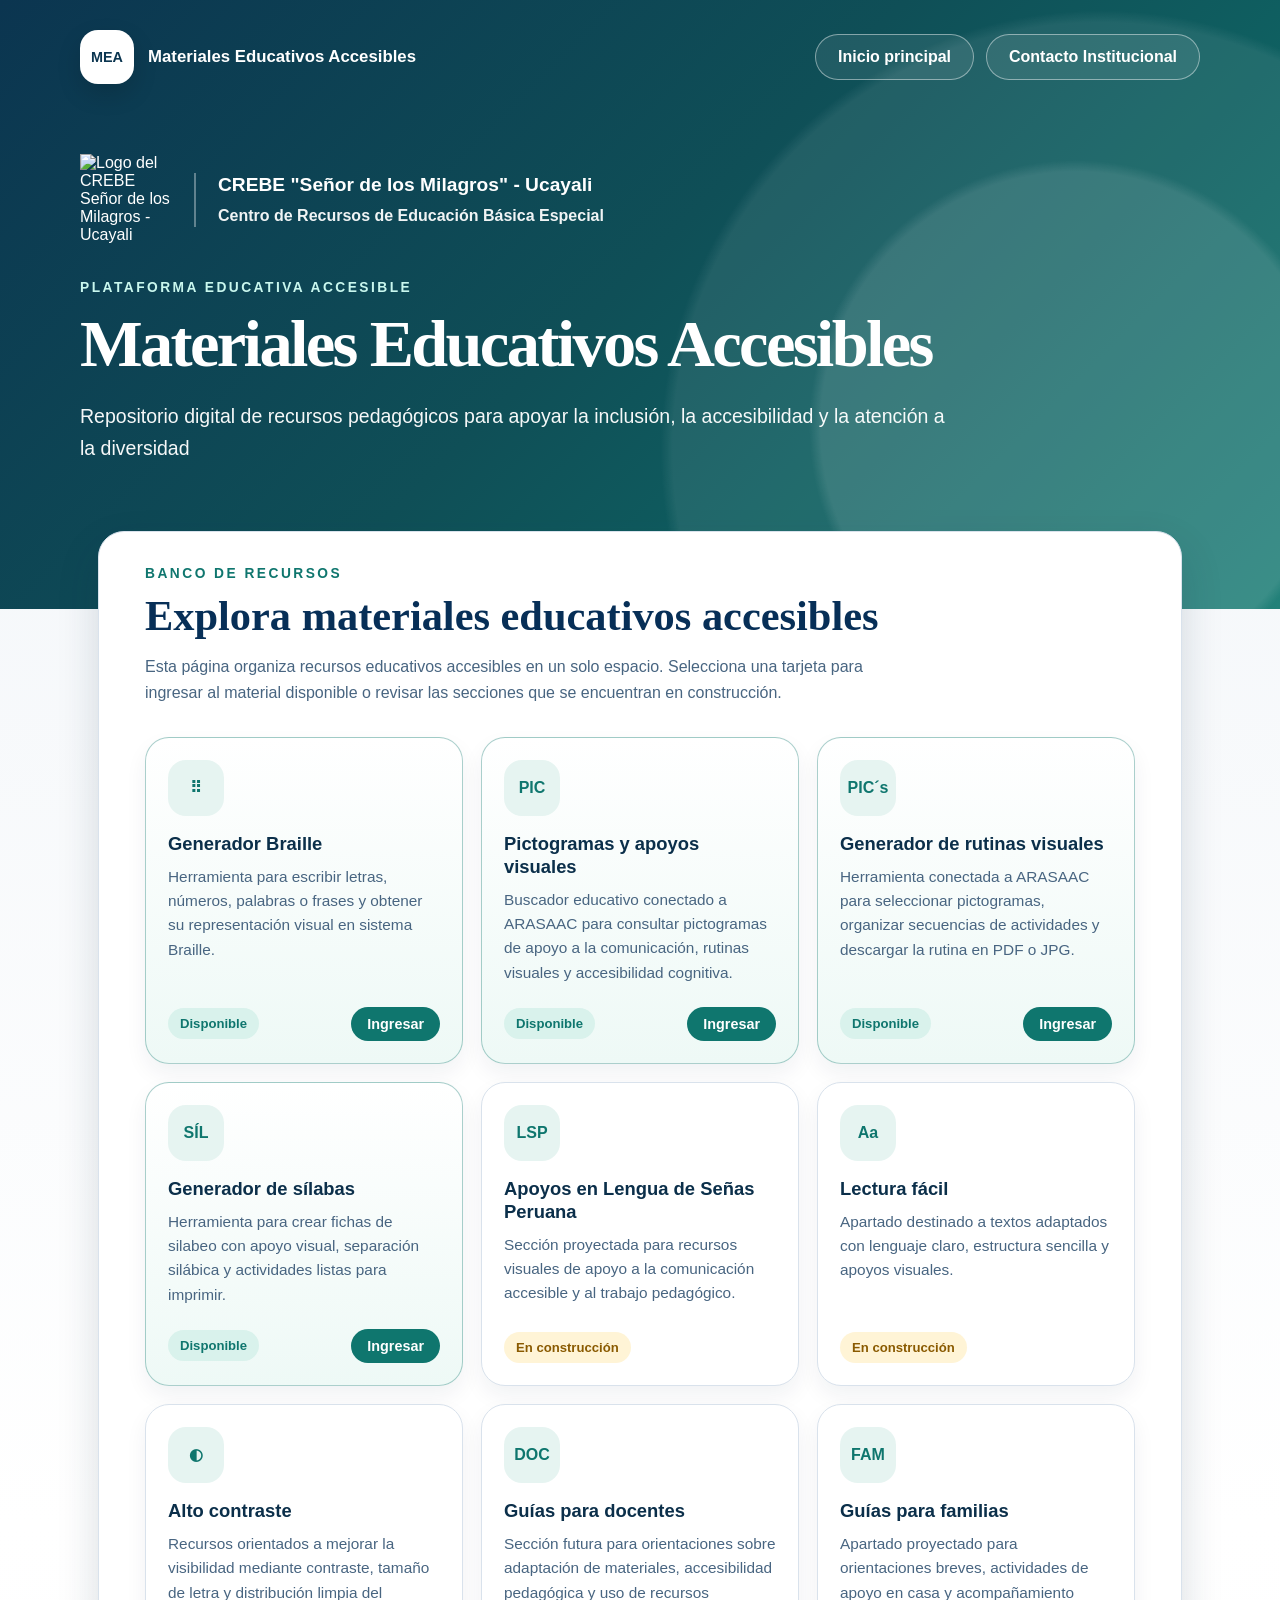
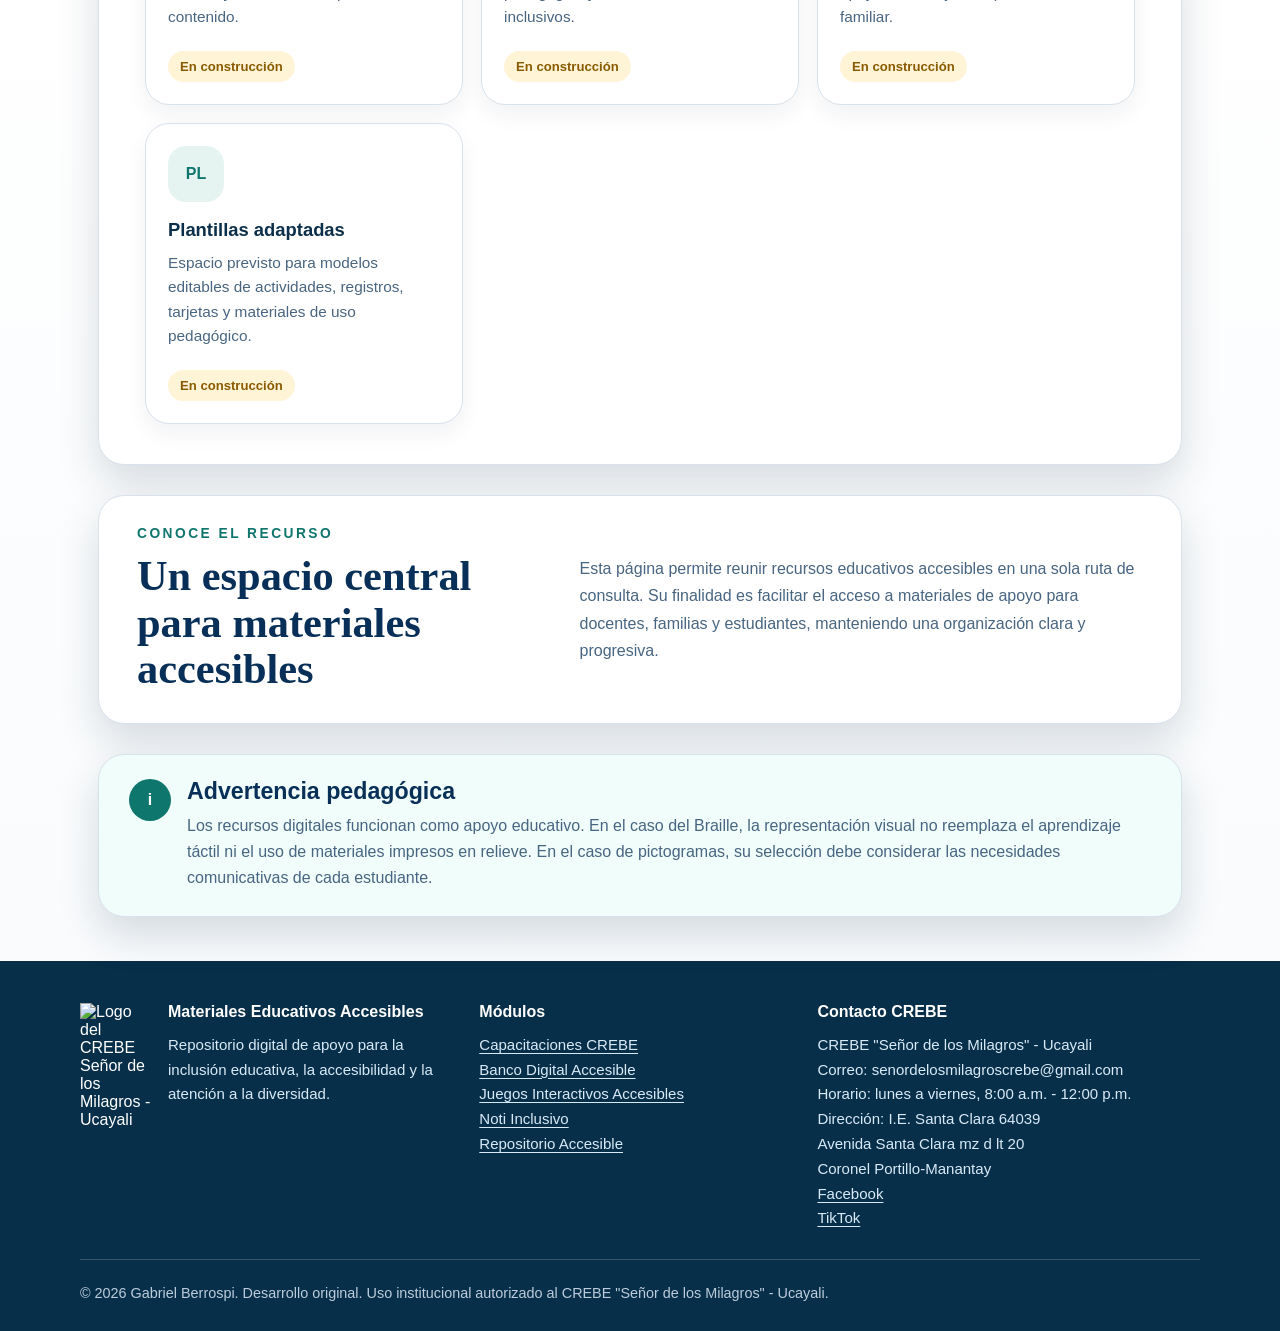
==== index.html @ b73b57f6 "Add background pattern and navigation styles Added styles for background pattern and header navigati" ====
<!doctype html>
<html lang="es">
<head>
  <meta charset="utf-8">
  <meta name="viewport" content="width=device-width, initial-scale=1">
  <meta name="description" content="Materiales Educativos Accesibles: repositorio digital de recursos pedagógicos para la inclusión, la accesibilidad y la atención a la diversidad.">
  <title>Materiales Educativos Accesibles</title>
  <link rel="stylesheet" href="estilos.css?v=11">
  <style>
  .patron-portada {
    position: absolute;
    inset: 0;
    z-index: 0;
    overflow: hidden;
    pointer-events: none;

    background-image: url("patron-shipibo.png");
    background-repeat: repeat;
    background-size: 560px auto;
    background-position: center top;

    opacity: .30;
    filter: saturate(1.15) contrast(1.08);
}    
    .cabecera .navegacion,
.cabecera .portada {
  position: relative;
  z-index: 1;
}
  </style>

</head>
<body>
  <a class="salto-contenido" href="#contenido-principal">Ir al contenido</a>

  <header class="cabecera">
    <div class="patron-portada" aria-hidden="true"></div>

    <nav class="navegacion" aria-label="Navegación principal">
      <a class="marca" href="index.html" aria-label="Volver al inicio de Materiales Educativos Accesibles">
        <span class="marca-icono" aria-hidden="true">MEA</span>
        <span>Materiales Educativos Accesibles</span>
      </a>
      <div class="enlaces-cabecera">
        <a class="enlace-cabecera" href="https://crebeucayali.weebly.com/">Inicio principal</a>
        <a class="enlace-cabecera" href="https://gabriel-lsp.github.io/accesos-complementarios/contacto.html">Contacto Institucional</a>
      </div>
    </nav>

    <div class="portada">
      <div class="bloque-institucional" aria-label="Identidad institucional">
        <img class="logo-crebe" src="https://gabriel-lsp.github.io/banco-digital-accesible/logo-crebe.png" alt="Logo del CREBE Señor de los Milagros - Ucayali">
        <div class="texto-institucional">
          <p class="nombre-institucional">CREBE "Señor de los Milagros" - Ucayali</p>
          <p class="detalle-institucional">Centro de Recursos de Educación Básica Especial</p>
        </div>
      </div>
      <p class="etiqueta">Plataforma educativa accesible</p>
      <h1><a class="titulo-portada-enlace" href="index.html">Materiales Educativos Accesibles</a></h1>
      <p class="subtitulo">Repositorio digital de recursos pedagógicos para apoyar la inclusión, la accesibilidad y la atención a la diversidad</p>
    </div>
  </header>

  <main id="contenido-principal">
    <section class="panel-busqueda" aria-labelledby="titulo-catalogo">
      <div class="panel-encabezado">
        <div>
          <p class="sobretitulo">Banco de recursos</p>
          <h2 id="titulo-catalogo">Explora materiales educativos accesibles</h2>
          <p class="texto-panel-materiales">Esta página organiza recursos educativos accesibles en un solo espacio. Selecciona una tarjeta para ingresar al material disponible o revisar las secciones que se encuentran en construcción.</p>
        </div>
      </div>

      <div class="grid-materiales">
        <article class="tarjeta-material disponible"><div>
          <div class="material-icono" aria-hidden="true">⠿</div>
          <h3>Generador Braille</h3>
          <p>Herramienta para escribir letras, números, palabras o frases y obtener su representación visual en sistema Braille.</p>
        </div>
          <div class="tarjeta-pie">
            <span class="estado-material disponible">Disponible</span>
            <a class="enlace-material" href="generador/generador.html">Ingresar</a>
          </div>
        </article>
        <article class="tarjeta-material disponible"><div>
          <div class="material-icono" aria-hidden="true">PIC</div>
          <h3>Pictogramas y apoyos visuales</h3>
          <p>Buscador educativo conectado a ARASAAC para consultar pictogramas de apoyo a la comunicación, rutinas visuales y accesibilidad cognitiva.</p>
        </div>
          <div class="tarjeta-pie">
            <span class="estado-material disponible">Disponible</span>
            <a class="enlace-material" href="pictogramas/pictogramas.html">Ingresar</a>
          </div>
        </article>
        <article class="tarjeta-material disponible"><div>
          <div class="material-icono" aria-hidden="true">PIC´s</div>
          <h3>Generador de rutinas visuales</h3>
          <p>Herramienta conectada a ARASAAC para seleccionar pictogramas, organizar secuencias de actividades y descargar la rutina en PDF o JPG.</p>
        </div>
          <div class="tarjeta-pie">
            <span class="estado-material disponible">Disponible</span>
            <a class="enlace-material" href="rutinas/rutinas.html">Ingresar</a>
          </div>
        </article>
        <article class="tarjeta-material disponible">
          <div>
          <div class="material-icono" aria-hidden="true">SÍL</div>
            <h3>Generador de sílabas</h3>
            <p>Herramienta para crear fichas de silabeo con apoyo visual, separación silábica y actividades listas para imprimir.</p>
          </div>
          <div class="tarjeta-pie">
            <span class="estado-material disponible">Disponible</span>
            <a class="enlace-material" href="conciencia-fonologica/conciencia-fonologica.html">Ingresar</a>
          </div>
        </article>
        <article class="tarjeta-material">
          <div>
            <div class="material-icono" aria-hidden="true">LSP</div>
            <h3>Apoyos en Lengua de Señas Peruana</h3><p>Sección proyectada para recursos visuales de apoyo a la comunicación accesible y al trabajo pedagógico.</p>
          </div>
          <div class="tarjeta-pie">
            <span class="estado-material construccion">En construcción</span>
          </div>
        </article>
        <article class="tarjeta-material"><div>
          <div class="material-icono" aria-hidden="true">Aa</div>
          <h3>Lectura fácil</h3>
          <p>Apartado destinado a textos adaptados con lenguaje claro, estructura sencilla y apoyos visuales.</p>
        </div><div class="tarjeta-pie">
          <span class="estado-material construccion">En construcción</span>
        </div>
        </article>
        <article class="tarjeta-material"><div>
          <div class="material-icono" aria-hidden="true">◐</div>
          <h3>Alto contraste</h3>
          <p>Recursos orientados a mejorar la visibilidad mediante contraste, tamaño de letra y distribución limpia del contenido.</p>
        </div>
          <div class="tarjeta-pie">
            <span class="estado-material construccion">En construcción</span>
          </div>
        </article>
        <article class="tarjeta-material"><div>
          <div class="material-icono" aria-hidden="true">DOC</div>
          <h3>Guías para docentes</h3>
          <p>Sección futura para orientaciones sobre adaptación de materiales, accesibilidad pedagógica y uso de recursos inclusivos.</p>
        </div>
          <div class="tarjeta-pie">
            <span class="estado-material construccion">En construcción</span>
          </div>
        </article>
        <article class="tarjeta-material"><div>
          <div class="material-icono" aria-hidden="true">FAM</div>
          <h3>Guías para familias</h3>
          <p>Apartado proyectado para orientaciones breves, actividades de apoyo en casa y acompañamiento familiar.</p>
        </div>
          <div class="tarjeta-pie">
            <span class="estado-material construccion">En construcción</span>
          </div>
        </article>
        <article class="tarjeta-material">
          <div>
          <div class="material-icono" aria-hidden="true">PL</div>
            <h3>Plantillas adaptadas</h3>
            <p>Espacio previsto para modelos editables de actividades, registros, tarjetas y materiales de uso pedagógico.</p>
          </div>
          <div class="tarjeta-pie">
            <span class="estado-material construccion">En construcción</span>
          </div>
        </article>
      </div>
    </section>

    <section id="presentacion" class="seccion-presentacion" aria-labelledby="titulo-presentacion">
      <div class="panel-presentacion">
        <div><p class="sobretitulo">Conoce el recurso</p>
          <h2 id="titulo-presentacion">Un espacio central para materiales accesibles</h2>
        </div>
        <p>Esta página permite reunir recursos educativos accesibles en una sola ruta de consulta. Su finalidad es facilitar el acceso a materiales de apoyo para docentes, familias y estudiantes, manteniendo una organización clara y progresiva.</p>
      </div>
    </section>
    <section id="aviso-pedagogico" class="seccion-aviso" aria-labelledby="titulo-aviso">
      <aside class="aviso-pedagogico">
        <div class="aviso-icono" aria-hidden="true">i
        </div>
        <div>
          <h2 id="titulo-aviso">Advertencia pedagógica</h2>
          <p>Los recursos digitales funcionan como apoyo educativo. En el caso del Braille, la representación visual no reemplaza el aprendizaje táctil ni el uso de materiales impresos en relieve. En el caso de pictogramas, su selección debe considerar las necesidades comunicativas de cada estudiante.</p>
        </div>
      </aside>
    </section>
  </main>

  <footer>
    <div class="footer-contenido">
      <div class="footer-bloque footer-marca">
        <img class="footer-logo" src="https://gabriel-lsp.github.io/banco-digital-accesible/logo-crebe.png" alt="Logo del CREBE Señor de los Milagros - Ucayali">
        <div>
          <h2>Materiales Educativos Accesibles</h2>
          <p>Repositorio digital de apoyo para la inclusión educativa, la accesibilidad y la atención a la diversidad.</p>
        </div>
      </div>
      <div class="footer-bloque">
        <h2>Módulos</h2>
        <p>
          <a href="https://gabriel-lsp.github.io/capacitaciones-crebe-ucayali/">Capacitaciones CREBE</a><br>
          <a href="https://gabriel-lsp.github.io/banco-digital-accesible/">Banco Digital Accesible</a><br>
          <a href="https://gabriel-lsp.github.io/juegos-interactivos-accesibles/">Juegos Interactivos Accesibles</a><br>
          <a href="https://gabriel-lsp.github.io/noti-inclusivos/">Noti Inclusivo</a><br>
          <a href="https://gabriel-lsp.github.io/repositorio-accesible/">Repositorio Accesible</a><br>
        </p>
      </div>
      <div class="footer-bloque">
        <h2>Contacto CREBE</h2>
        <p>
          CREBE "Señor de los Milagros" - Ucayali<br>
          Correo: senordelosmilagroscrebe@gmail.com<br>
          Horario: lunes a viernes, 8:00 a.m. - 12:00 p.m.<br>
          Dirección: I.E. Santa Clara 64039<br>
          Avenida Santa Clara mz d lt 20<br>
          Coronel Portillo-Manantay<br>
          <a href="https://www.facebook.com/CREBESM" target="_blank" rel="noopener noreferrer">Facebook</a><br>
          <a href="https://www.tiktok.com/@crebe.sm.ucayali?_r=1&_t=ZS-97Qjebz1I0b" target="_blank" rel="noopener noreferrer">TikTok</a><br>
        </p>
      </div>
    </div>
    <div class="footer-final">
      <p>© 2026 Gabriel Berrospi. Desarrollo original. Uso institucional autorizado al CREBE "Señor de los Milagros" - Ucayali.</p></div>
  </footer>
</body>
</html>
---- estilos.css ----
:root{
  --azul-900:#082f49;
  --azul-800:#0b3f5c;
  --azul-700:#114e60;
  --verde-900:#064e3b;
  --verde-800:#0b4f4a;
  --verde-700:#0f766e;
  --verde-100:#e6f4f1;
  --verde-50:#f0fdfa;
  --blanco:#ffffff;
  --gris-900:#102a43;
  --gris-700:#334e68;
  --gris-600:#486581;
  --gris-500:#627d98;
  --gris-300:#d9e2ec;
  --gris-100:#f0f4f8;
  --amarillo-100:#fff4d6;
  --amarillo-700:#8a5a00;
  --sombra:0 18px 42px rgba(16,42,67,.16);
}

*{box-sizing:border-box;}
html{scroll-behavior:smooth;}
body{margin:0;font-family:Arial, Helvetica, sans-serif;background:linear-gradient(180deg,#f0f4f8 0%,#ffffff 52%,#f7fafc 100%);color:var(--gris-900);}
a{color:inherit;}
.salto-contenido{position:absolute;left:-999px;top:12px;background:var(--gris-900);color:var(--blanco);padding:10px 14px;border-radius:10px;z-index:50;}
.salto-contenido:focus{left:12px;}

.cabecera{position:relative;overflow:hidden;background:radial-gradient(circle at 84% 70%,rgba(255,255,255,.11) 0 22%,transparent 23%),radial-gradient(circle at 86% 74%,rgba(255,255,255,.08) 0 36%,transparent 37%),linear-gradient(135deg,#0b3550 0%,#0f4f57 48%,#0f766e 100%);color:var(--blanco);padding:30px 18px 145px;}
.cabecera::after{display:none;content:none;}
.navegacion{max-width:1120px;margin:0 auto;display:flex;align-items:center;justify-content:space-between;gap:20px;flex-wrap:wrap;}
.marca{display:inline-flex;align-items:center;gap:14px;color:var(--blanco);text-decoration:none;font-weight:900;font-size:1.05rem;letter-spacing:0;}
.marca-icono{width:54px;height:54px;border-radius:18px;display:inline-flex;align-items:center;justify-content:center;background:var(--blanco);color:#0b3550;font-weight:900;font-size:.9rem;box-shadow:0 10px 24px rgba(0,0,0,.14);}
.enlaces-cabecera{display:flex;align-items:center;justify-content:flex-end;flex-wrap:wrap;gap:12px;}
.enlace-cabecera{display:inline-flex;align-items:center;justify-content:center;min-height:46px;padding:10px 22px;border:1px solid rgba(255,255,255,.45);border-radius:999px;color:var(--blanco);text-decoration:none;font-size:1rem;font-weight:800;background:rgba(255,255,255,.08);}
.enlace-cabecera:hover{color:var(--blanco);background:rgba(255,255,255,.16);}
.cabecera .enlace-cabecera[href="https://crebeucayali.weebly.com/"]:not(:first-child){display:none;}
.cabecera .enlace-cabecera[href*="accesos-complementarios/contacto.html"]{font-size:0;}
.cabecera .enlace-cabecera[href*="accesos-complementarios/contacto.html"]::after{content:"Contacto Institucional";font-size:1rem;}

.portada{max-width:1120px;margin:70px auto 0;}
.bloque-institucional{display:flex;align-items:center;gap:22px;margin-bottom:34px;max-width:none;}
.logo-crebe{width:92px;max-width:92px;height:92px;max-height:92px;object-fit:contain;}
.texto-institucional{border-left:2px solid rgba(255,255,255,.35);padding-left:22px;}
.nombre-institucional{margin:0 0 8px;color:var(--blanco);font-size:1.2rem;font-weight:900;line-height:1.25;}
.detalle-institucional{margin:0;color:rgba(255,255,255,.94);font-size:1rem;font-weight:700;line-height:1.4;}
.etiqueta,.etiqueta-superior,.sobretitulo,.seccion-etiqueta{margin:0 0 14px;font-size:.86rem;font-weight:900;letter-spacing:.18em;text-transform:uppercase;}
.etiqueta,.etiqueta-superior{color:#c9f7ee;}
.sobretitulo,.seccion-etiqueta{color:var(--verde-700);}
.portada h1{max-width:900px;margin:0 0 22px;color:var(--blanco);font-family:Georgia, "Times New Roman", serif;font-size:clamp(2.5rem,5.8vw,4.15rem);line-height:1.04;letter-spacing:-.04em;}
.titulo-portada-enlace{color:inherit;text-decoration:none;}
.subtitulo{max-width:880px;margin:0;color:rgba(255,255,255,.96);font-size:1.22rem;line-height:1.65;}

main{max-width:1120px;margin:-78px auto 0;padding:0 18px 44px;position:relative;z-index:2;}
.panel-busqueda,.panel-presentacion,.aviso-pedagogico{background:var(--blanco);border:1px solid var(--gris-300);border-radius:26px;box-shadow:var(--sombra);}
.panel-busqueda{padding:34px 46px 40px;}
.panel-busqueda .panel-encabezado{display:block;margin-bottom:30px;}
.panel-encabezado{display:flex;align-items:flex-start;justify-content:space-between;gap:24px;margin-bottom:30px;}
.sobretitulo{margin:0 0 12px;color:var(--verde-700);font-size:.86rem;font-weight:900;letter-spacing:.18em;text-transform:uppercase;}
.panel-encabezado h2,.panel-presentacion h2,.aviso-pedagogico h2{margin:0;color:#072f57;font-family:Georgia, "Times New Roman", serif;font-size:clamp(1.9rem,3.6vw,2.65rem);line-height:1.1;}
.texto-panel{max-width:860px;margin:14px 0 0;color:var(--gris-600);line-height:1.65;font-size:1rem;}
.texto-panel-materiales{max-width:760px;margin:14px 0 0;color:#486581;line-height:1.65;font-size:1rem;}
.contador{display:inline-flex;align-items:center;justify-content:center;margin:4px 0 0;padding:10px 18px;border-radius:999px;background:var(--verde-100);color:var(--verde-700);font-weight:900;}
.herramientas{display:grid;grid-template-columns:1.2fr .8fr;gap:28px;margin-top:10px;}
.grupo-busqueda label,.grupo-filtros p{display:block;margin:0 0 10px;color:#072f57;font-weight:900;}
.campo-busqueda{display:flex;align-items:center;gap:12px;border:1px solid var(--gris-300);border-radius:16px;padding:0 16px;min-height:56px;background:#fbfdff;color:var(--gris-600);}
.campo-busqueda input{width:100%;border:0;outline:0;background:transparent;font-size:1rem;color:var(--gris-900);}
.ayuda{margin:8px 0 0;color:var(--gris-500);font-size:.92rem;}
.filtros{display:flex;flex-wrap:wrap;gap:10px;}
.filtro,.boton,.boton-mas{border:0;cursor:pointer;font-family:inherit;}
.filtro{padding:10px 14px;border-radius:999px;background:var(--gris-100);color:var(--gris-700);font-weight:800;}
.filtro.activo,.filtro:hover{background:var(--verde-700);color:var(--blanco);}
.catalogo{margin-top:28px;}
.lista-tarjetas{display:grid;grid-template-columns:repeat(3,1fr);gap:18px;}
.tarjeta{background:var(--blanco);border:1px solid var(--gris-300);border-radius:24px;padding:22px;box-shadow:0 10px 24px rgba(16,42,67,.08);}
.tarjeta h3{margin:0 0 8px;color:#072f57;}
.tarjeta p{margin:0;color:var(--gris-600);line-height:1.55;}
.grid-materiales{display:grid;grid-template-columns:repeat(3,1fr);gap:18px;margin-top:28px;}
.tarjeta-material{background:#ffffff;border:1px solid #d9e2ec;border-radius:24px;padding:22px;min-height:250px;display:flex;flex-direction:column;justify-content:space-between;box-shadow:0 10px 22px rgba(16,42,67,.06);}
.tarjeta-material.disponible{background:linear-gradient(180deg,#ffffff 0%,#eef9f6 100%);border-color:rgba(15,118,110,.35);}
.material-icono{width:56px;height:56px;border-radius:18px;background:#e6f4f1;color:#0f766e;display:flex;align-items:center;justify-content:center;font-weight:900;font-size:1rem;margin-bottom:16px;}
.tarjeta-material h3{margin:0 0 10px;color:#0b2f4a;font-size:1.15rem;line-height:1.25;}
.tarjeta-material p{margin:0;color:#486581;line-height:1.58;font-size:.96rem;}
.tarjeta-pie{margin-top:22px;display:flex;justify-content:space-between;align-items:center;gap:10px;flex-wrap:wrap;}
.estado-material{display:inline-block;padding:8px 12px;border-radius:999px;font-size:.82rem;font-weight:800;}
.estado-material.disponible{background:#d9f2ec;color:#0f766e;}
.estado-material.construccion{background:#fff4d6;color:#8a5a00;}
.enlace-material{display:inline-block;text-decoration:none;background:#0f766e;color:#ffffff;padding:9px 16px;border-radius:999px;font-weight:800;font-size:.9rem;}
.enlace-material:hover{background:#0b4f4a;color:#ffffff;}
.contenedor-boton-mas{display:flex;justify-content:center;margin-top:28px;}
.boton-mas,.boton-primario{display:inline-flex;align-items:center;justify-content:center;min-height:46px;padding:11px 24px;border-radius:999px;background:var(--verde-700);color:var(--blanco);font-weight:900;box-shadow:0 8px 18px rgba(0,0,0,.12);}
.boton-mas:hover,.boton-primario:hover{background:var(--verde-800);}
.estado-vacio,.mensaje-error{margin-top:28px;padding:28px;border-radius:24px;text-align:center;background:var(--blanco);border:1px solid var(--gris-300);}
.estado-vacio-simbolo{margin:0 0 8px;font-size:3rem;color:var(--verde-700);}

.seccion-presentacion,.seccion-aviso{margin-top:30px;}
.panel-presentacion{padding:30px 38px;display:grid;grid-template-columns:.85fr 1.15fr;gap:26px;align-items:center;}
.panel-presentacion p:last-child{margin:0;color:var(--gris-600);font-size:1rem;line-height:1.7;}
.aviso-pedagogico{display:flex;align-items:flex-start;gap:16px;padding:24px 30px;background:var(--verde-50);}
.aviso-icono{width:42px;height:42px;border-radius:50%;background:var(--verde-700);color:var(--blanco);display:flex;align-items:center;justify-content:center;flex:0 0 auto;font-weight:900;}
.aviso-pedagogico h2{font-size:1.45rem;font-family:Arial, Helvetica, sans-serif;}
.aviso-pedagogico p{margin:8px 0 0;color:var(--gris-600);line-height:1.65;}
.solo-lectores{position:absolute;width:1px;height:1px;padding:0;margin:-1px;overflow:hidden;clip:rect(0,0,0,0);white-space:nowrap;border:0;}
textarea,input[type="text"],input:not([type]){position:relative;z-index:50;pointer-events:auto;user-select:text;-webkit-user-select:text;cursor:text;}

footer{background:#082f49;color:var(--blanco);padding:42px 18px 26px;}
.footer-contenido{max-width:1120px;margin:0 auto;display:grid;grid-template-columns:1.2fr 1fr 1.25fr;gap:32px;}
.footer-bloque h2{margin:0 0 12px;font-size:1rem;color:var(--blanco);}
.footer-bloque p{margin:0;color:#d9eaf7;line-height:1.65;font-size:.94rem;}
.footer-bloque a{color:#d9eaf7;text-decoration:underline;text-underline-offset:3px;}
.footer-bloque a:hover{text-decoration:underline;}
.footer-bloque a[href*="accesos-complementarios/contacto.html"]{font-size:0;}
.footer-bloque a[href*="accesos-complementarios/contacto.html"]::after{content:"Contacto Institucional";font-size:.94rem;}
.footer-marca{display:flex;align-items:flex-start;gap:16px;}
.footer-logo{width:72px;max-width:72px;height:auto;object-fit:contain;display:block;flex-shrink:0;}
.footer-final{max-width:1120px;margin:28px auto 0;padding-top:22px;border-top:1px solid rgba(255,255,255,.18);}
.footer-final p{margin:0;color:#bcccdc;text-align:left;line-height:1.6;font-size:.9rem;}

@media (max-width:900px){
  .herramientas,.panel-presentacion,.footer-contenido{grid-template-columns:1fr;}
  .lista-tarjetas{grid-template-columns:repeat(2,1fr);}
  .grid-materiales{grid-template-columns:repeat(2,1fr);}
  .footer-marca{align-items:center;}
}
@media (max-width:700px){
  .cabecera{padding:26px 18px 116px;}
  .navegacion{align-items:flex-start;flex-direction:column;}
  .enlaces-cabecera{display:flex;width:100%;justify-content:flex-start;align-items:center;gap:8px;flex-wrap:wrap;}
  .enlace-cabecera{width:auto;min-width:0;min-height:38px;padding:8px 12px;font-size:.84rem;line-height:1.1;text-align:center;white-space:nowrap;border-radius:999px;}
  .cabecera .enlace-cabecera[href*="accesos-complementarios/contacto.html"]::after{font-size:.84rem;}
  .portada{margin-top:54px;}
  .bloque-institucional{align-items:center;gap:16px;margin-bottom:28px;}
  .logo-crebe{width:80px;max-width:80px;height:80px;max-height:80px;}
  .texto-institucional{padding-left:16px;}
  .nombre-institucional{font-size:1rem;}
  .detalle-institucional{font-size:.9rem;}
  main{max-width:1120px;margin-top:-78px;padding:0 14px 34px;}
  .panel-busqueda,.panel-presentacion,.aviso-pedagogico{padding:26px 20px 30px;}
  .panel-encabezado{flex-direction:column;}
  .lista-tarjetas{grid-template-columns:1fr;}
  .grid-materiales{grid-template-columns:1fr;}
  .tarjeta-pie{flex-direction:column;align-items:flex-start;}
  .enlace-material{width:100%;text-align:center;}
  .seccion-rutinas input,.seccion-rutinas textarea,.rutinas input,.rutinas textarea{pointer-events:auto;user-select:text;-webkit-user-select:text;cursor:text;position:relative;z-index:10;}
  .seccion-rutinas,.rutinas{pointer-events:auto;}
}
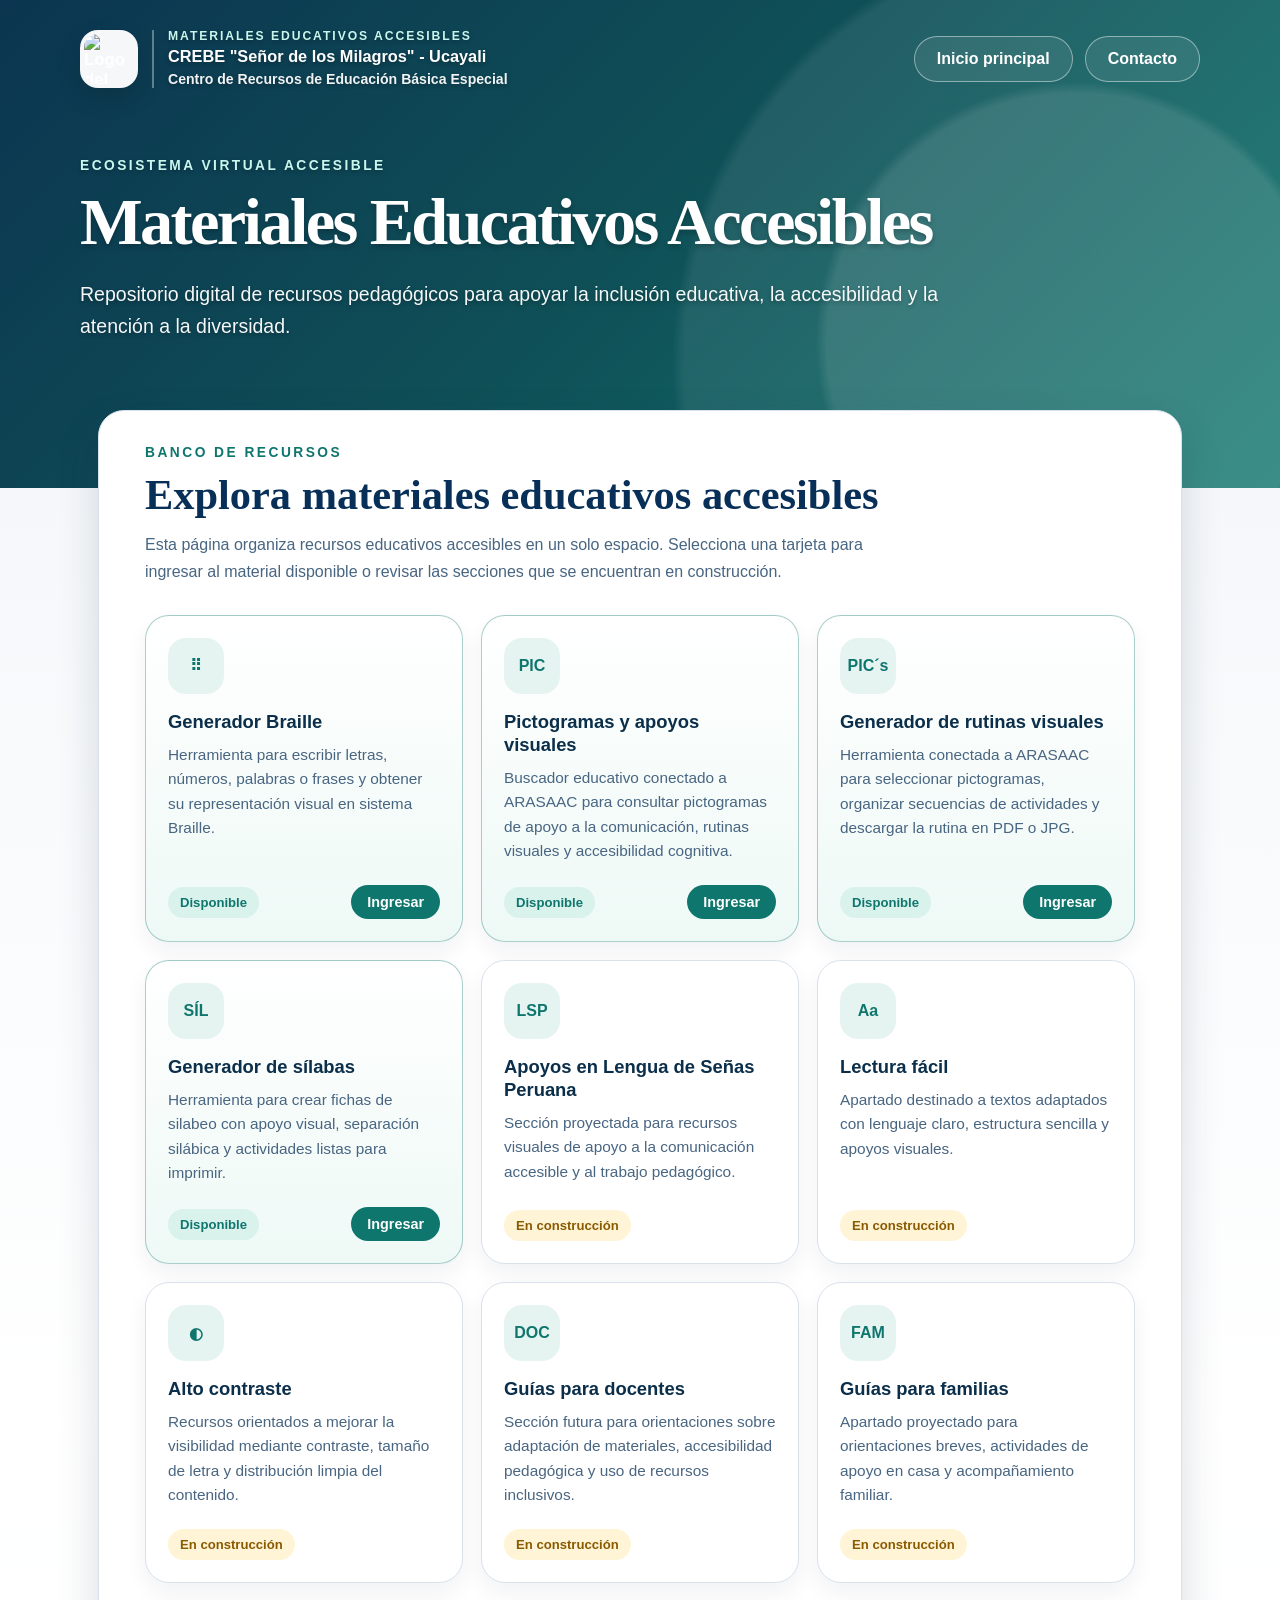
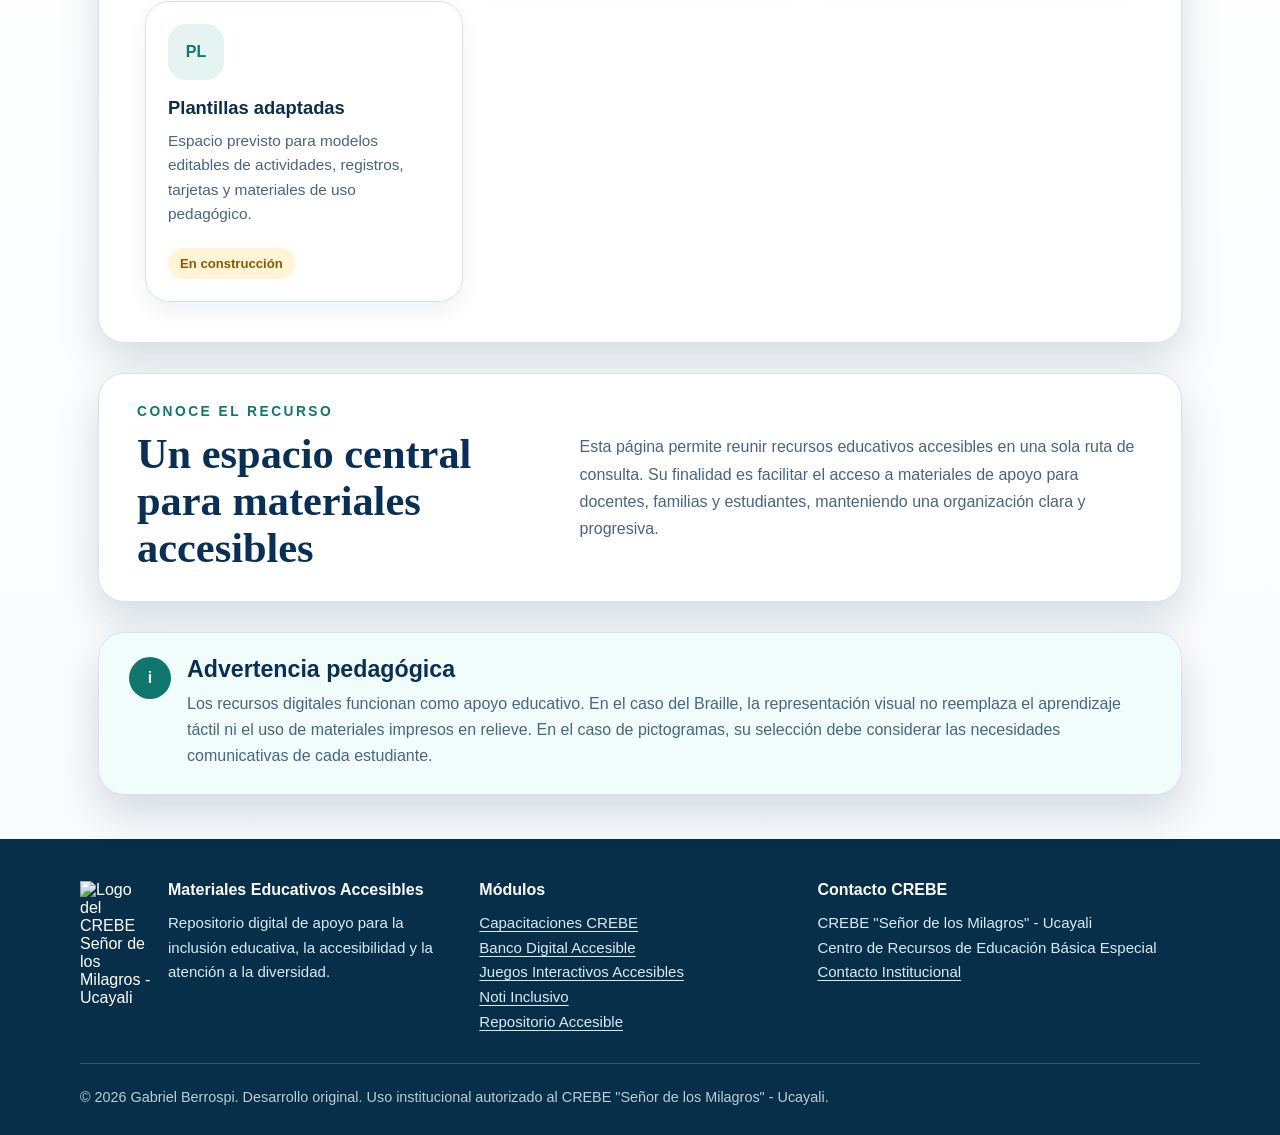
==== commit 9d586900: "Agregar lineas comunes de accesibilidad en MEA" ====
--- a/index.html
+++ b/index.html
@@ -5,59 +5,54 @@
   <meta name="viewport" content="width=device-width, initial-scale=1">
   <meta name="description" content="Materiales Educativos Accesibles: repositorio digital de recursos pedagógicos para la inclusión, la accesibilidad y la atención a la diversidad.">
   <title>Materiales Educativos Accesibles</title>
-  <link rel="stylesheet" href="estilos.css?v=11">
+  <link rel="stylesheet" href="estilos.css?v=17">
+  <link rel="stylesheet" href="https://gabriel-lsp.github.io/accesos-complementarios/accesibilidad/accesibilidad.css?v=7">
   <style>
-  .patron-portada {
-    position: absolute;
-    inset: 0;
-    z-index: 0;
-    overflow: hidden;
-    pointer-events: none;
-
-    background-image: url("patron-shipibo.png");
-    background-repeat: repeat;
-    background-size: 560px auto;
-    background-position: center top;
-
-    opacity: .30;
-    filter: saturate(1.15) contrast(1.08);
-}    
-    .cabecera .navegacion,
-.cabecera .portada {
-  position: relative;
-  z-index: 1;
-}
+    body .cabecera{position:relative!important;overflow:hidden!important;padding:30px 18px 145px!important;color:#ffffff!important;background:radial-gradient(circle at 84% 70%,rgba(255,255,255,.11) 0 22%,transparent 23%),radial-gradient(circle at 86% 74%,rgba(255,255,255,.08) 0 36%,transparent 37%),linear-gradient(135deg,#0b3550 0%,#0f4f57 48%,#0f766e 100%)!important;}
+    body .cabecera::after{display:none!important;content:none!important;}
+    body .patron-portada{position:absolute!important;inset:0!important;z-index:0!important;overflow:hidden!important;pointer-events:none!important;background-image:url("patron-shipibo.webp?v=2")!important;background-repeat:repeat!important;background-size:cover!important;background-position:center!important;opacity:.30!important;filter:saturate(1.15) contrast(1.08)!important;}
+    body .cabecera .navegacion,body .cabecera .portada{position:relative!important;z-index:1!important;}
+    body .navegacion{max-width:1120px!important;margin:0 auto!important;display:flex!important;align-items:center!important;justify-content:space-between!important;gap:20px!important;flex-wrap:wrap!important;}
+    body .marca-institucional{display:inline-flex!important;align-items:center!important;gap:14px!important;max-width:min(560px,100%)!important;color:#ffffff!important;text-decoration:none!important;font-weight:900!important;font-size:1.05rem!important;}
+    body .marca-logo-superior{display:block!important;width:58px!important;height:58px!important;object-fit:contain!important;flex-shrink:0!important;padding:4px!important;background:rgba(255,255,255,.96)!important;border-radius:18px!important;box-shadow:0 10px 24px rgba(0,0,0,.14)!important;}
+    body .marca-texto-superior{display:block!important;padding-left:14px!important;border-left:2px solid rgba(255,255,255,.35)!important;text-shadow:0 2px 4px rgba(0,0,0,.28)!important;}
+    body .marca-modulo{display:block!important;margin:0 0 3px!important;color:#c9f7ee!important;font-size:.76rem!important;font-weight:900!important;line-height:1.15!important;letter-spacing:.16em!important;text-transform:uppercase!important;}
+    body .marca-nombre-institucional{display:block!important;color:#ffffff!important;font-size:1.02rem!important;font-weight:900!important;line-height:1.2!important;}
+    body .marca-detalle-institucional{display:block!important;margin-top:4px!important;color:rgba(255,255,255,.94)!important;font-size:.88rem!important;font-weight:750!important;line-height:1.25!important;}
+    body .enlaces-cabecera{display:flex!important;align-items:center!important;justify-content:flex-end!important;flex-wrap:wrap!important;gap:12px!important;}
+    body .enlace-cabecera{display:inline-flex!important;align-items:center!important;justify-content:center!important;min-height:46px!important;padding:10px 22px!important;border:1px solid rgba(255,255,255,.45)!important;border-radius:999px!important;color:#ffffff!important;text-decoration:none!important;font-size:1rem!important;font-weight:800!important;background:rgba(255,255,255,.08)!important;}
+    body .enlace-cabecera:hover{color:#ffffff!important;background:rgba(255,255,255,.16)!important;}
+    body .portada{position:relative!important;z-index:1!important;max-width:1120px!important;margin:70px auto 0!important;}
+    body .etiqueta{margin:0 0 14px!important;color:#c9f7ee!important;font-size:.86rem!important;font-weight:900!important;letter-spacing:.18em!important;text-transform:uppercase!important;text-shadow:0 2px 4px rgba(0,0,0,.28)!important;}
+    body .portada h1{max-width:900px!important;margin:0 0 22px!important;color:#ffffff!important;font-family:Georgia,"Times New Roman",serif!important;font-size:clamp(2.5rem,5.8vw,4.15rem)!important;line-height:1.04!important;letter-spacing:-.04em!important;text-shadow:0 3px 5px rgba(0,0,0,.22)!important;}
+    body .titulo-portada-enlace{color:inherit!important;text-decoration:none!important;}
+    body .subtitulo{max-width:880px!important;margin:0!important;color:rgba(255,255,255,.96)!important;font-size:1.22rem!important;line-height:1.65!important;text-shadow:0 2px 4px rgba(0,0,0,.28)!important;}
+    @media(max-width:700px){body .cabecera{padding:26px 18px 116px!important;}body .navegacion{align-items:flex-start!important;flex-direction:column!important;}body .portada{margin-top:54px!important;}body .marca-institucional{align-items:flex-start!important;}body .marca-logo-superior{width:52px!important;height:52px!important;border-radius:16px!important;}body .marca-texto-superior{padding-left:12px!important;}body .marca-nombre-institucional{font-size:.94rem!important;}body .marca-detalle-institucional{font-size:.82rem!important;}body .enlaces-cabecera{justify-content:flex-start!important;}}
   </style>
-
 </head>
 <body>
   <a class="salto-contenido" href="#contenido-principal">Ir al contenido</a>
 
   <header class="cabecera">
     <div class="patron-portada" aria-hidden="true"></div>
-
     <nav class="navegacion" aria-label="Navegación principal">
-      <a class="marca" href="index.html" aria-label="Volver al inicio de Materiales Educativos Accesibles">
-        <span class="marca-icono" aria-hidden="true">MEA</span>
-        <span>Materiales Educativos Accesibles</span>
+      <a class="marca marca-institucional" href="index.html" aria-label="Volver al inicio de Materiales Educativos Accesibles">
+        <img class="marca-logo-superior" src="https://gabriel-lsp.github.io/banco-digital-accesible/logo-crebe.png" alt="Logo del CREBE Señor de los Milagros - Ucayali">
+        <span class="marca-texto-superior">
+          <span class="marca-modulo">Materiales Educativos Accesibles</span>
+          <span class="marca-nombre-institucional">CREBE "Señor de los Milagros" - Ucayali</span>
+          <span class="marca-detalle-institucional">Centro de Recursos de Educación Básica Especial</span>
+        </span>
       </a>
       <div class="enlaces-cabecera">
         <a class="enlace-cabecera" href="https://crebeucayali.weebly.com/">Inicio principal</a>
-        <a class="enlace-cabecera" href="https://gabriel-lsp.github.io/accesos-complementarios/contacto.html">Contacto Institucional</a>
+        <a class="enlace-cabecera" href="https://gabriel-lsp.github.io/accesos-complementarios/paginas/contacto.html">Contacto</a>
       </div>
     </nav>
-
     <div class="portada">
-      <div class="bloque-institucional" aria-label="Identidad institucional">
-        <img class="logo-crebe" src="https://gabriel-lsp.github.io/banco-digital-accesible/logo-crebe.png" alt="Logo del CREBE Señor de los Milagros - Ucayali">
-        <div class="texto-institucional">
-          <p class="nombre-institucional">CREBE "Señor de los Milagros" - Ucayali</p>
-          <p class="detalle-institucional">Centro de Recursos de Educación Básica Especial</p>
-        </div>
-      </div>
-      <p class="etiqueta">Plataforma educativa accesible</p>
+      <p class="etiqueta">ECOSISTEMA VIRTUAL ACCESIBLE</p>
       <h1><a class="titulo-portada-enlace" href="index.html">Materiales Educativos Accesibles</a></h1>
-      <p class="subtitulo">Repositorio digital de recursos pedagógicos para apoyar la inclusión, la accesibilidad y la atención a la diversidad</p>
+      <p class="subtitulo">Repositorio digital de recursos pedagógicos para apoyar la inclusión educativa, la accesibilidad y la atención a la diversidad.</p>
     </div>
   </header>
 
@@ -70,161 +65,31 @@
           <p class="texto-panel-materiales">Esta página organiza recursos educativos accesibles en un solo espacio. Selecciona una tarjeta para ingresar al material disponible o revisar las secciones que se encuentran en construcción.</p>
         </div>
       </div>
-
       <div class="grid-materiales">
-        <article class="tarjeta-material disponible"><div>
-          <div class="material-icono" aria-hidden="true">⠿</div>
-          <h3>Generador Braille</h3>
-          <p>Herramienta para escribir letras, números, palabras o frases y obtener su representación visual en sistema Braille.</p>
-        </div>
-          <div class="tarjeta-pie">
-            <span class="estado-material disponible">Disponible</span>
-            <a class="enlace-material" href="generador/generador.html">Ingresar</a>
-          </div>
-        </article>
-        <article class="tarjeta-material disponible"><div>
-          <div class="material-icono" aria-hidden="true">PIC</div>
-          <h3>Pictogramas y apoyos visuales</h3>
-          <p>Buscador educativo conectado a ARASAAC para consultar pictogramas de apoyo a la comunicación, rutinas visuales y accesibilidad cognitiva.</p>
-        </div>
-          <div class="tarjeta-pie">
-            <span class="estado-material disponible">Disponible</span>
-            <a class="enlace-material" href="pictogramas/pictogramas.html">Ingresar</a>
-          </div>
-        </article>
-        <article class="tarjeta-material disponible"><div>
-          <div class="material-icono" aria-hidden="true">PIC´s</div>
-          <h3>Generador de rutinas visuales</h3>
-          <p>Herramienta conectada a ARASAAC para seleccionar pictogramas, organizar secuencias de actividades y descargar la rutina en PDF o JPG.</p>
-        </div>
-          <div class="tarjeta-pie">
-            <span class="estado-material disponible">Disponible</span>
-            <a class="enlace-material" href="rutinas/rutinas.html">Ingresar</a>
-          </div>
-        </article>
-        <article class="tarjeta-material disponible">
-          <div>
-          <div class="material-icono" aria-hidden="true">SÍL</div>
-            <h3>Generador de sílabas</h3>
-            <p>Herramienta para crear fichas de silabeo con apoyo visual, separación silábica y actividades listas para imprimir.</p>
-          </div>
-          <div class="tarjeta-pie">
-            <span class="estado-material disponible">Disponible</span>
-            <a class="enlace-material" href="conciencia-fonologica/conciencia-fonologica.html">Ingresar</a>
-          </div>
-        </article>
-        <article class="tarjeta-material">
-          <div>
-            <div class="material-icono" aria-hidden="true">LSP</div>
-            <h3>Apoyos en Lengua de Señas Peruana</h3><p>Sección proyectada para recursos visuales de apoyo a la comunicación accesible y al trabajo pedagógico.</p>
-          </div>
-          <div class="tarjeta-pie">
-            <span class="estado-material construccion">En construcción</span>
-          </div>
-        </article>
-        <article class="tarjeta-material"><div>
-          <div class="material-icono" aria-hidden="true">Aa</div>
-          <h3>Lectura fácil</h3>
-          <p>Apartado destinado a textos adaptados con lenguaje claro, estructura sencilla y apoyos visuales.</p>
-        </div><div class="tarjeta-pie">
-          <span class="estado-material construccion">En construcción</span>
-        </div>
-        </article>
-        <article class="tarjeta-material"><div>
-          <div class="material-icono" aria-hidden="true">◐</div>
-          <h3>Alto contraste</h3>
-          <p>Recursos orientados a mejorar la visibilidad mediante contraste, tamaño de letra y distribución limpia del contenido.</p>
-        </div>
-          <div class="tarjeta-pie">
-            <span class="estado-material construccion">En construcción</span>
-          </div>
-        </article>
-        <article class="tarjeta-material"><div>
-          <div class="material-icono" aria-hidden="true">DOC</div>
-          <h3>Guías para docentes</h3>
-          <p>Sección futura para orientaciones sobre adaptación de materiales, accesibilidad pedagógica y uso de recursos inclusivos.</p>
-        </div>
-          <div class="tarjeta-pie">
-            <span class="estado-material construccion">En construcción</span>
-          </div>
-        </article>
-        <article class="tarjeta-material"><div>
-          <div class="material-icono" aria-hidden="true">FAM</div>
-          <h3>Guías para familias</h3>
-          <p>Apartado proyectado para orientaciones breves, actividades de apoyo en casa y acompañamiento familiar.</p>
-        </div>
-          <div class="tarjeta-pie">
-            <span class="estado-material construccion">En construcción</span>
-          </div>
-        </article>
-        <article class="tarjeta-material">
-          <div>
-          <div class="material-icono" aria-hidden="true">PL</div>
-            <h3>Plantillas adaptadas</h3>
-            <p>Espacio previsto para modelos editables de actividades, registros, tarjetas y materiales de uso pedagógico.</p>
-          </div>
-          <div class="tarjeta-pie">
-            <span class="estado-material construccion">En construcción</span>
-          </div>
-        </article>
+        <article class="tarjeta-material disponible"><div><div class="material-icono" aria-hidden="true">⠿</div><h3>Generador Braille</h3><p>Herramienta para escribir letras, números, palabras o frases y obtener su representación visual en sistema Braille.</p></div><div class="tarjeta-pie"><span class="estado-material disponible">Disponible</span><a class="enlace-material" href="generador/generador.html">Ingresar</a></div></article>
+        <article class="tarjeta-material disponible"><div><div class="material-icono" aria-hidden="true">PIC</div><h3>Pictogramas y apoyos visuales</h3><p>Buscador educativo conectado a ARASAAC para consultar pictogramas de apoyo a la comunicación, rutinas visuales y accesibilidad cognitiva.</p></div><div class="tarjeta-pie"><span class="estado-material disponible">Disponible</span><a class="enlace-material" href="pictogramas/pictogramas.html">Ingresar</a></div></article>
+        <article class="tarjeta-material disponible"><div><div class="material-icono" aria-hidden="true">PIC´s</div><h3>Generador de rutinas visuales</h3><p>Herramienta conectada a ARASAAC para seleccionar pictogramas, organizar secuencias de actividades y descargar la rutina en PDF o JPG.</p></div><div class="tarjeta-pie"><span class="estado-material disponible">Disponible</span><a class="enlace-material" href="rutinas/rutinas.html">Ingresar</a></div></article>
+        <article class="tarjeta-material disponible"><div><div class="material-icono" aria-hidden="true">SÍL</div><h3>Generador de sílabas</h3><p>Herramienta para crear fichas de silabeo con apoyo visual, separación silábica y actividades listas para imprimir.</p></div><div class="tarjeta-pie"><span class="estado-material disponible">Disponible</span><a class="enlace-material" href="conciencia-fonologica/conciencia-fonologica.html">Ingresar</a></div></article>
+        <article class="tarjeta-material"><div><div class="material-icono" aria-hidden="true">LSP</div><h3>Apoyos en Lengua de Señas Peruana</h3><p>Sección proyectada para recursos visuales de apoyo a la comunicación accesible y al trabajo pedagógico.</p></div><div class="tarjeta-pie"><span class="estado-material construccion">En construcción</span></div></article>
+        <article class="tarjeta-material"><div><div class="material-icono" aria-hidden="true">Aa</div><h3>Lectura fácil</h3><p>Apartado destinado a textos adaptados con lenguaje claro, estructura sencilla y apoyos visuales.</p></div><div class="tarjeta-pie"><span class="estado-material construccion">En construcción</span></div></article>
+        <article class="tarjeta-material"><div><div class="material-icono" aria-hidden="true">◐</div><h3>Alto contraste</h3><p>Recursos orientados a mejorar la visibilidad mediante contraste, tamaño de letra y distribución limpia del contenido.</p></div><div class="tarjeta-pie"><span class="estado-material construccion">En construcción</span></div></article>
+        <article class="tarjeta-material"><div><div class="material-icono" aria-hidden="true">DOC</div><h3>Guías para docentes</h3><p>Sección futura para orientaciones sobre adaptación de materiales, accesibilidad pedagógica y uso de recursos inclusivos.</p></div><div class="tarjeta-pie"><span class="estado-material construccion">En construcción</span></div></article>
+        <article class="tarjeta-material"><div><div class="material-icono" aria-hidden="true">FAM</div><h3>Guías para familias</h3><p>Apartado proyectado para orientaciones breves, actividades de apoyo en casa y acompañamiento familiar.</p></div><div class="tarjeta-pie"><span class="estado-material construccion">En construcción</span></div></article>
+        <article class="tarjeta-material"><div><div class="material-icono" aria-hidden="true">PL</div><h3>Plantillas adaptadas</h3><p>Espacio previsto para modelos editables de actividades, registros, tarjetas y materiales de uso pedagógico.</p></div><div class="tarjeta-pie"><span class="estado-material construccion">En construcción</span></div></article>
       </div>
     </section>
-
-    <section id="presentacion" class="seccion-presentacion" aria-labelledby="titulo-presentacion">
-      <div class="panel-presentacion">
-        <div><p class="sobretitulo">Conoce el recurso</p>
-          <h2 id="titulo-presentacion">Un espacio central para materiales accesibles</h2>
-        </div>
-        <p>Esta página permite reunir recursos educativos accesibles en una sola ruta de consulta. Su finalidad es facilitar el acceso a materiales de apoyo para docentes, familias y estudiantes, manteniendo una organización clara y progresiva.</p>
-      </div>
-    </section>
-    <section id="aviso-pedagogico" class="seccion-aviso" aria-labelledby="titulo-aviso">
-      <aside class="aviso-pedagogico">
-        <div class="aviso-icono" aria-hidden="true">i
-        </div>
-        <div>
-          <h2 id="titulo-aviso">Advertencia pedagógica</h2>
-          <p>Los recursos digitales funcionan como apoyo educativo. En el caso del Braille, la representación visual no reemplaza el aprendizaje táctil ni el uso de materiales impresos en relieve. En el caso de pictogramas, su selección debe considerar las necesidades comunicativas de cada estudiante.</p>
-        </div>
-      </aside>
-    </section>
+    <section id="presentacion" class="seccion-presentacion" aria-labelledby="titulo-presentacion"><div class="panel-presentacion"><div><p class="sobretitulo">Conoce el recurso</p><h2 id="titulo-presentacion">Un espacio central para materiales accesibles</h2></div><p>Esta página permite reunir recursos educativos accesibles en una sola ruta de consulta. Su finalidad es facilitar el acceso a materiales de apoyo para docentes, familias y estudiantes, manteniendo una organización clara y progresiva.</p></div></section>
+    <section id="aviso-pedagogico" class="seccion-aviso" aria-labelledby="titulo-aviso"><aside class="aviso-pedagogico"><div class="aviso-icono" aria-hidden="true">i</div><div><h2 id="titulo-aviso">Advertencia pedagógica</h2><p>Los recursos digitales funcionan como apoyo educativo. En el caso del Braille, la representación visual no reemplaza el aprendizaje táctil ni el uso de materiales impresos en relieve. En el caso de pictogramas, su selección debe considerar las necesidades comunicativas de cada estudiante.</p></div></aside></section>
   </main>
 
   <footer>
     <div class="footer-contenido">
-      <div class="footer-bloque footer-marca">
-        <img class="footer-logo" src="https://gabriel-lsp.github.io/banco-digital-accesible/logo-crebe.png" alt="Logo del CREBE Señor de los Milagros - Ucayali">
-        <div>
-          <h2>Materiales Educativos Accesibles</h2>
-          <p>Repositorio digital de apoyo para la inclusión educativa, la accesibilidad y la atención a la diversidad.</p>
-        </div>
-      </div>
-      <div class="footer-bloque">
-        <h2>Módulos</h2>
-        <p>
-          <a href="https://gabriel-lsp.github.io/capacitaciones-crebe-ucayali/">Capacitaciones CREBE</a><br>
-          <a href="https://gabriel-lsp.github.io/banco-digital-accesible/">Banco Digital Accesible</a><br>
-          <a href="https://gabriel-lsp.github.io/juegos-interactivos-accesibles/">Juegos Interactivos Accesibles</a><br>
-          <a href="https://gabriel-lsp.github.io/noti-inclusivos/">Noti Inclusivo</a><br>
-          <a href="https://gabriel-lsp.github.io/repositorio-accesible/">Repositorio Accesible</a><br>
-        </p>
-      </div>
-      <div class="footer-bloque">
-        <h2>Contacto CREBE</h2>
-        <p>
-          CREBE "Señor de los Milagros" - Ucayali<br>
-          Correo: senordelosmilagroscrebe@gmail.com<br>
-          Horario: lunes a viernes, 8:00 a.m. - 12:00 p.m.<br>
-          Dirección: I.E. Santa Clara 64039<br>
-          Avenida Santa Clara mz d lt 20<br>
-          Coronel Portillo-Manantay<br>
-          <a href="https://www.facebook.com/CREBESM" target="_blank" rel="noopener noreferrer">Facebook</a><br>
-          <a href="https://www.tiktok.com/@crebe.sm.ucayali?_r=1&_t=ZS-97Qjebz1I0b" target="_blank" rel="noopener noreferrer">TikTok</a><br>
-        </p>
-      </div>
+      <div class="footer-bloque footer-marca"><img class="footer-logo" src="https://gabriel-lsp.github.io/banco-digital-accesible/logo-crebe.png" alt="Logo del CREBE Señor de los Milagros - Ucayali"><div><h2>Materiales Educativos Accesibles</h2><p>Repositorio digital de apoyo para la inclusión educativa, la accesibilidad y la atención a la diversidad.</p></div></div>
+      <div class="footer-bloque"><h2>Módulos</h2><p><a href="https://gabriel-lsp.github.io/capacitaciones-crebe-ucayali/">Capacitaciones CREBE</a><br><a href="https://gabriel-lsp.github.io/banco-digital-accesible/">Banco Digital Accesible</a><br><a href="https://gabriel-lsp.github.io/juegos-interactivos-accesibles/">Juegos Interactivos Accesibles</a><br><a href="https://gabriel-lsp.github.io/noti-inclusivos/">Noti Inclusivo</a><br><a href="https://gabriel-lsp.github.io/repositorio-accesible/">Repositorio Accesible</a><br></p></div>
+      <div class="footer-bloque"><h2>Contacto CREBE</h2><p>CREBE "Señor de los Milagros" - Ucayali<br>Centro de Recursos de Educación Básica Especial<br><a href="https://gabriel-lsp.github.io/accesos-complementarios/paginas/contacto.html">Contacto Institucional</a></p></div>
     </div>
-    <div class="footer-final">
-      <p>© 2026 Gabriel Berrospi. Desarrollo original. Uso institucional autorizado al CREBE "Señor de los Milagros" - Ucayali.</p></div>
+    <div class="footer-final"><p>© 2026 Gabriel Berrospi. Desarrollo original. Uso institucional autorizado al CREBE "Señor de los Milagros" - Ucayali.</p></div>
   </footer>
+  <script src="https://gabriel-lsp.github.io/accesos-complementarios/accesibilidad/accesibilidad.js?v=7" defer></script>
 </body>
-</html>
+</html>
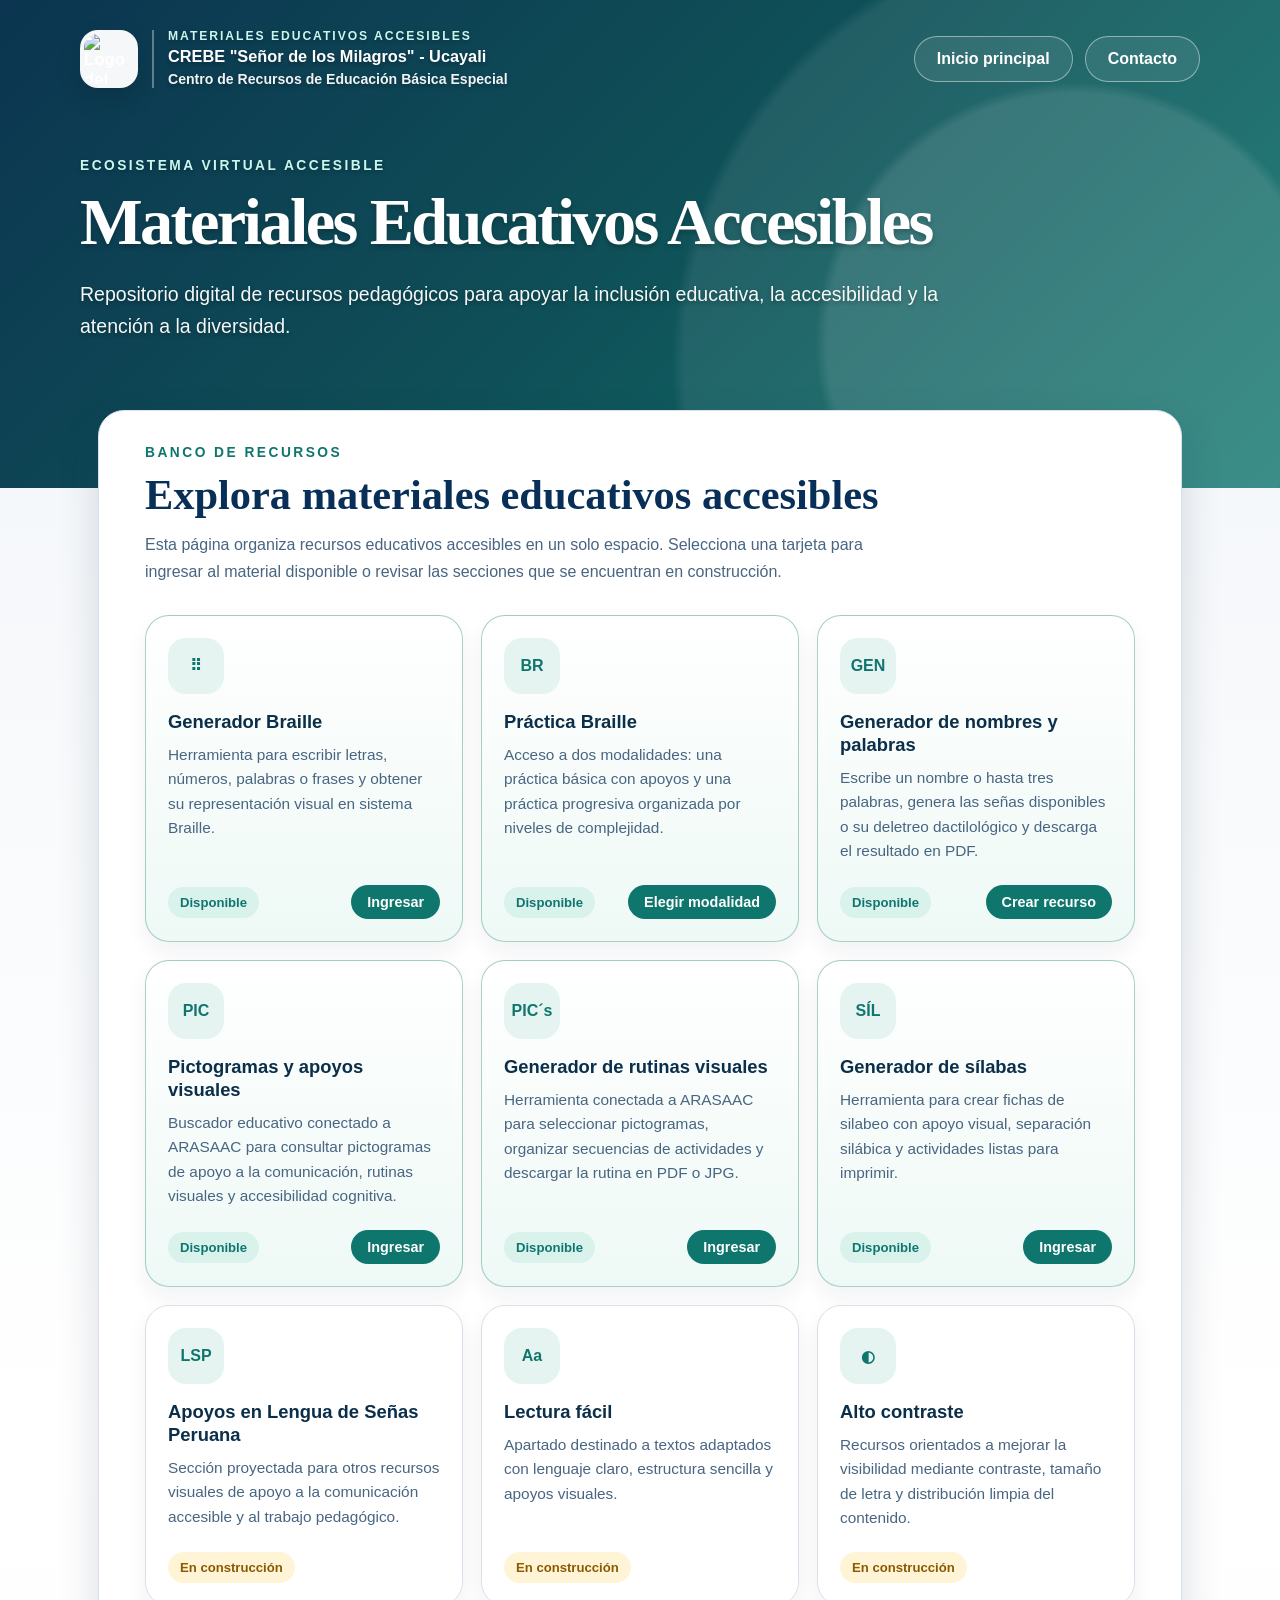
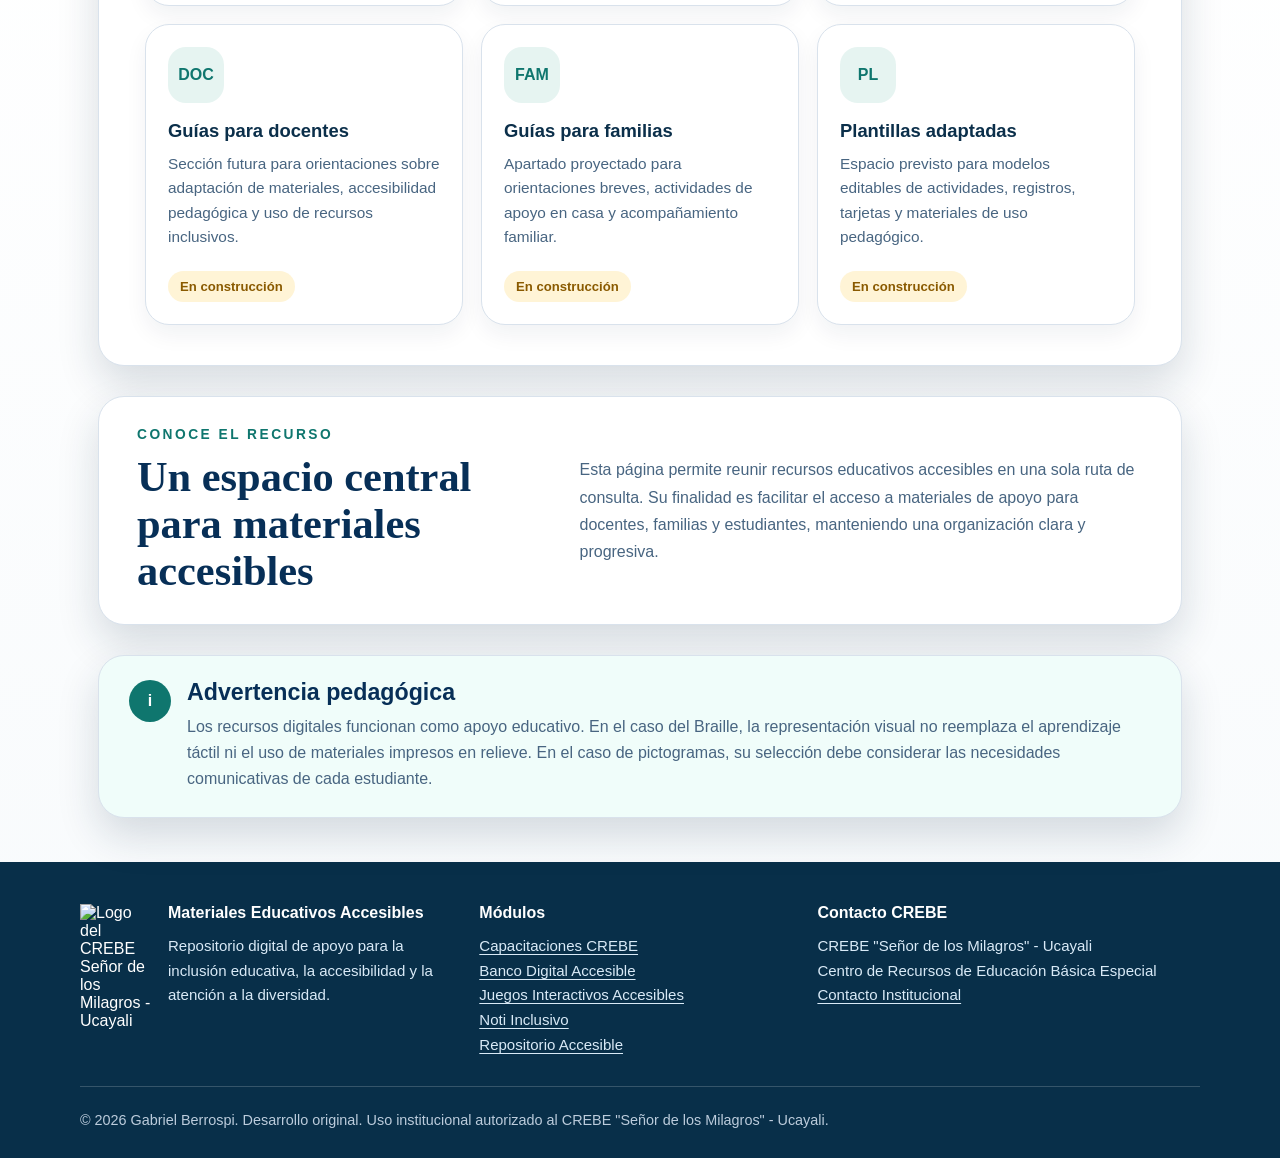
==== commit 1c38911f: "Unificar el acceso a las modalidades de práctica Braille" ====
--- a/index.html
+++ b/index.html
@@ -6,7 +6,7 @@
   <meta name="description" content="Materiales Educativos Accesibles: repositorio digital de recursos pedagógicos para la inclusión, la accesibilidad y la atención a la diversidad.">
   <title>Materiales Educativos Accesibles</title>
   <link rel="stylesheet" href="estilos.css?v=17">
-  <link rel="stylesheet" href="https://gabriel-lsp.github.io/accesos-complementarios/accesibilidad/accesibilidad.css?v=7">
+  <link rel="stylesheet" href="https://crebe-ucayali.github.io/accesos-complementarios/accesibilidad/accesibilidad.css?v=7">
   <style>
     body .cabecera{position:relative!important;overflow:hidden!important;padding:30px 18px 145px!important;color:#ffffff!important;background:radial-gradient(circle at 84% 70%,rgba(255,255,255,.11) 0 22%,transparent 23%),radial-gradient(circle at 86% 74%,rgba(255,255,255,.08) 0 36%,transparent 37%),linear-gradient(135deg,#0b3550 0%,#0f4f57 48%,#0f766e 100%)!important;}
     body .cabecera::after{display:none!important;content:none!important;}
@@ -32,45 +32,28 @@
 </head>
 <body>
   <a class="salto-contenido" href="#contenido-principal">Ir al contenido</a>
-
   <header class="cabecera">
     <div class="patron-portada" aria-hidden="true"></div>
     <nav class="navegacion" aria-label="Navegación principal">
       <a class="marca marca-institucional" href="index.html" aria-label="Volver al inicio de Materiales Educativos Accesibles">
-        <img class="marca-logo-superior" src="https://gabriel-lsp.github.io/banco-digital-accesible/logo-crebe.png" alt="Logo del CREBE Señor de los Milagros - Ucayali">
-        <span class="marca-texto-superior">
-          <span class="marca-modulo">Materiales Educativos Accesibles</span>
-          <span class="marca-nombre-institucional">CREBE "Señor de los Milagros" - Ucayali</span>
-          <span class="marca-detalle-institucional">Centro de Recursos de Educación Básica Especial</span>
-        </span>
+        <img class="marca-logo-superior" src="https://crebe-ucayali.github.io/banco-digital-accesible/logo-crebe.png" alt="Logo del CREBE Señor de los Milagros - Ucayali">
+        <span class="marca-texto-superior"><span class="marca-modulo">Materiales Educativos Accesibles</span><span class="marca-nombre-institucional">CREBE "Señor de los Milagros" - Ucayali</span><span class="marca-detalle-institucional">Centro de Recursos de Educación Básica Especial</span></span>
       </a>
-      <div class="enlaces-cabecera">
-        <a class="enlace-cabecera" href="https://crebeucayali.weebly.com/">Inicio principal</a>
-        <a class="enlace-cabecera" href="https://gabriel-lsp.github.io/accesos-complementarios/paginas/contacto.html">Contacto</a>
-      </div>
+      <div class="enlaces-cabecera"><a class="enlace-cabecera" href="https://crebe-ucayali.github.io/">Inicio principal</a><a class="enlace-cabecera" href="https://crebe-ucayali.github.io/accesos-complementarios/paginas/contacto.html">Contacto</a></div>
     </nav>
-    <div class="portada">
-      <p class="etiqueta">ECOSISTEMA VIRTUAL ACCESIBLE</p>
-      <h1><a class="titulo-portada-enlace" href="index.html">Materiales Educativos Accesibles</a></h1>
-      <p class="subtitulo">Repositorio digital de recursos pedagógicos para apoyar la inclusión educativa, la accesibilidad y la atención a la diversidad.</p>
-    </div>
+    <div class="portada"><p class="etiqueta">ECOSISTEMA VIRTUAL ACCESIBLE</p><h1><a class="titulo-portada-enlace" href="index.html">Materiales Educativos Accesibles</a></h1><p class="subtitulo">Repositorio digital de recursos pedagógicos para apoyar la inclusión educativa, la accesibilidad y la atención a la diversidad.</p></div>
   </header>
-
   <main id="contenido-principal">
     <section class="panel-busqueda" aria-labelledby="titulo-catalogo">
-      <div class="panel-encabezado">
-        <div>
-          <p class="sobretitulo">Banco de recursos</p>
-          <h2 id="titulo-catalogo">Explora materiales educativos accesibles</h2>
-          <p class="texto-panel-materiales">Esta página organiza recursos educativos accesibles en un solo espacio. Selecciona una tarjeta para ingresar al material disponible o revisar las secciones que se encuentran en construcción.</p>
-        </div>
-      </div>
+      <div class="panel-encabezado"><div><p class="sobretitulo">Banco de recursos</p><h2 id="titulo-catalogo">Explora materiales educativos accesibles</h2><p class="texto-panel-materiales">Esta página organiza recursos educativos accesibles en un solo espacio. Selecciona una tarjeta para ingresar al material disponible o revisar las secciones que se encuentran en construcción.</p></div></div>
       <div class="grid-materiales">
         <article class="tarjeta-material disponible"><div><div class="material-icono" aria-hidden="true">⠿</div><h3>Generador Braille</h3><p>Herramienta para escribir letras, números, palabras o frases y obtener su representación visual en sistema Braille.</p></div><div class="tarjeta-pie"><span class="estado-material disponible">Disponible</span><a class="enlace-material" href="generador/generador.html">Ingresar</a></div></article>
+        <article class="tarjeta-material disponible"><div><div class="material-icono" aria-hidden="true">BR</div><h3>Práctica Braille</h3><p>Acceso a dos modalidades: una práctica básica con apoyos y una práctica progresiva organizada por niveles de complejidad.</p></div><div class="tarjeta-pie"><span class="estado-material disponible">Disponible</span><a class="enlace-material" href="practica-braille-opciones/index.html">Elegir modalidad</a></div></article>
+        <article class="tarjeta-material disponible"><div><div class="material-icono" aria-hidden="true">GEN</div><h3>Generador de nombres y palabras</h3><p>Escribe un nombre o hasta tres palabras, genera las señas disponibles o su deletreo dactilológico y descarga el resultado en PDF.</p></div><div class="tarjeta-pie"><span class="estado-material disponible">Disponible</span><a class="enlace-material" href="generador-lsp/index.html">Crear recurso</a></div></article>
         <article class="tarjeta-material disponible"><div><div class="material-icono" aria-hidden="true">PIC</div><h3>Pictogramas y apoyos visuales</h3><p>Buscador educativo conectado a ARASAAC para consultar pictogramas de apoyo a la comunicación, rutinas visuales y accesibilidad cognitiva.</p></div><div class="tarjeta-pie"><span class="estado-material disponible">Disponible</span><a class="enlace-material" href="pictogramas/pictogramas.html">Ingresar</a></div></article>
         <article class="tarjeta-material disponible"><div><div class="material-icono" aria-hidden="true">PIC´s</div><h3>Generador de rutinas visuales</h3><p>Herramienta conectada a ARASAAC para seleccionar pictogramas, organizar secuencias de actividades y descargar la rutina en PDF o JPG.</p></div><div class="tarjeta-pie"><span class="estado-material disponible">Disponible</span><a class="enlace-material" href="rutinas/rutinas.html">Ingresar</a></div></article>
         <article class="tarjeta-material disponible"><div><div class="material-icono" aria-hidden="true">SÍL</div><h3>Generador de sílabas</h3><p>Herramienta para crear fichas de silabeo con apoyo visual, separación silábica y actividades listas para imprimir.</p></div><div class="tarjeta-pie"><span class="estado-material disponible">Disponible</span><a class="enlace-material" href="conciencia-fonologica/conciencia-fonologica.html">Ingresar</a></div></article>
-        <article class="tarjeta-material"><div><div class="material-icono" aria-hidden="true">LSP</div><h3>Apoyos en Lengua de Señas Peruana</h3><p>Sección proyectada para recursos visuales de apoyo a la comunicación accesible y al trabajo pedagógico.</p></div><div class="tarjeta-pie"><span class="estado-material construccion">En construcción</span></div></article>
+        <article class="tarjeta-material"><div><div class="material-icono" aria-hidden="true">LSP</div><h3>Apoyos en Lengua de Señas Peruana</h3><p>Sección proyectada para otros recursos visuales de apoyo a la comunicación accesible y al trabajo pedagógico.</p></div><div class="tarjeta-pie"><span class="estado-material construccion">En construcción</span></div></article>
         <article class="tarjeta-material"><div><div class="material-icono" aria-hidden="true">Aa</div><h3>Lectura fácil</h3><p>Apartado destinado a textos adaptados con lenguaje claro, estructura sencilla y apoyos visuales.</p></div><div class="tarjeta-pie"><span class="estado-material construccion">En construcción</span></div></article>
         <article class="tarjeta-material"><div><div class="material-icono" aria-hidden="true">◐</div><h3>Alto contraste</h3><p>Recursos orientados a mejorar la visibilidad mediante contraste, tamaño de letra y distribución limpia del contenido.</p></div><div class="tarjeta-pie"><span class="estado-material construccion">En construcción</span></div></article>
         <article class="tarjeta-material"><div><div class="material-icono" aria-hidden="true">DOC</div><h3>Guías para docentes</h3><p>Sección futura para orientaciones sobre adaptación de materiales, accesibilidad pedagógica y uso de recursos inclusivos.</p></div><div class="tarjeta-pie"><span class="estado-material construccion">En construcción</span></div></article>
@@ -81,15 +64,7 @@
     <section id="presentacion" class="seccion-presentacion" aria-labelledby="titulo-presentacion"><div class="panel-presentacion"><div><p class="sobretitulo">Conoce el recurso</p><h2 id="titulo-presentacion">Un espacio central para materiales accesibles</h2></div><p>Esta página permite reunir recursos educativos accesibles en una sola ruta de consulta. Su finalidad es facilitar el acceso a materiales de apoyo para docentes, familias y estudiantes, manteniendo una organización clara y progresiva.</p></div></section>
     <section id="aviso-pedagogico" class="seccion-aviso" aria-labelledby="titulo-aviso"><aside class="aviso-pedagogico"><div class="aviso-icono" aria-hidden="true">i</div><div><h2 id="titulo-aviso">Advertencia pedagógica</h2><p>Los recursos digitales funcionan como apoyo educativo. En el caso del Braille, la representación visual no reemplaza el aprendizaje táctil ni el uso de materiales impresos en relieve. En el caso de pictogramas, su selección debe considerar las necesidades comunicativas de cada estudiante.</p></div></aside></section>
   </main>
-
-  <footer>
-    <div class="footer-contenido">
-      <div class="footer-bloque footer-marca"><img class="footer-logo" src="https://gabriel-lsp.github.io/banco-digital-accesible/logo-crebe.png" alt="Logo del CREBE Señor de los Milagros - Ucayali"><div><h2>Materiales Educativos Accesibles</h2><p>Repositorio digital de apoyo para la inclusión educativa, la accesibilidad y la atención a la diversidad.</p></div></div>
-      <div class="footer-bloque"><h2>Módulos</h2><p><a href="https://gabriel-lsp.github.io/capacitaciones-crebe-ucayali/">Capacitaciones CREBE</a><br><a href="https://gabriel-lsp.github.io/banco-digital-accesible/">Banco Digital Accesible</a><br><a href="https://gabriel-lsp.github.io/juegos-interactivos-accesibles/">Juegos Interactivos Accesibles</a><br><a href="https://gabriel-lsp.github.io/noti-inclusivos/">Noti Inclusivo</a><br><a href="https://gabriel-lsp.github.io/repositorio-accesible/">Repositorio Accesible</a><br></p></div>
-      <div class="footer-bloque"><h2>Contacto CREBE</h2><p>CREBE "Señor de los Milagros" - Ucayali<br>Centro de Recursos de Educación Básica Especial<br><a href="https://gabriel-lsp.github.io/accesos-complementarios/paginas/contacto.html">Contacto Institucional</a></p></div>
-    </div>
-    <div class="footer-final"><p>© 2026 Gabriel Berrospi. Desarrollo original. Uso institucional autorizado al CREBE "Señor de los Milagros" - Ucayali.</p></div>
-  </footer>
-  <script src="https://gabriel-lsp.github.io/accesos-complementarios/accesibilidad/accesibilidad.js?v=7" defer></script>
+  <footer><div class="footer-contenido"><div class="footer-bloque footer-marca"><img class="footer-logo" src="https://crebe-ucayali.github.io/banco-digital-accesible/logo-crebe.png" alt="Logo del CREBE Señor de los Milagros - Ucayali"><div><h2>Materiales Educativos Accesibles</h2><p>Repositorio digital de apoyo para la inclusión educativa, la accesibilidad y la atención a la diversidad.</p></div></div><div class="footer-bloque"><h2>Módulos</h2><p><a href="https://crebe-ucayali.github.io/capacitaciones/">Capacitaciones CREBE</a><br><a href="https://crebe-ucayali.github.io/banco-digital-accesible/">Banco Digital Accesible</a><br><a href="https://crebe-ucayali.github.io/juegos-interactivos-accesibles/">Juegos Interactivos Accesibles</a><br><a href="https://crebe-ucayali.github.io/noti-inclusivos/">Noti Inclusivo</a><br><a href="https://crebe-ucayali.github.io/repositorio-accesible/">Repositorio Accesible</a><br></p></div><div class="footer-bloque"><h2>Contacto CREBE</h2><p>CREBE "Señor de los Milagros" - Ucayali<br>Centro de Recursos de Educación Básica Especial<br><a href="https://crebe-ucayali.github.io/accesos-complementarios/paginas/contacto.html">Contacto Institucional</a></p></div></div><div class="footer-final"><p>© 2026 Gabriel Berrospi. Desarrollo original. Uso institucional autorizado al CREBE "Señor de los Milagros" - Ucayali.</p></div></footer>
+  <script src="https://crebe-ucayali.github.io/accesos-complementarios/accesibilidad/accesibilidad.js?v=7" defer></script>
 </body>
 </html>
